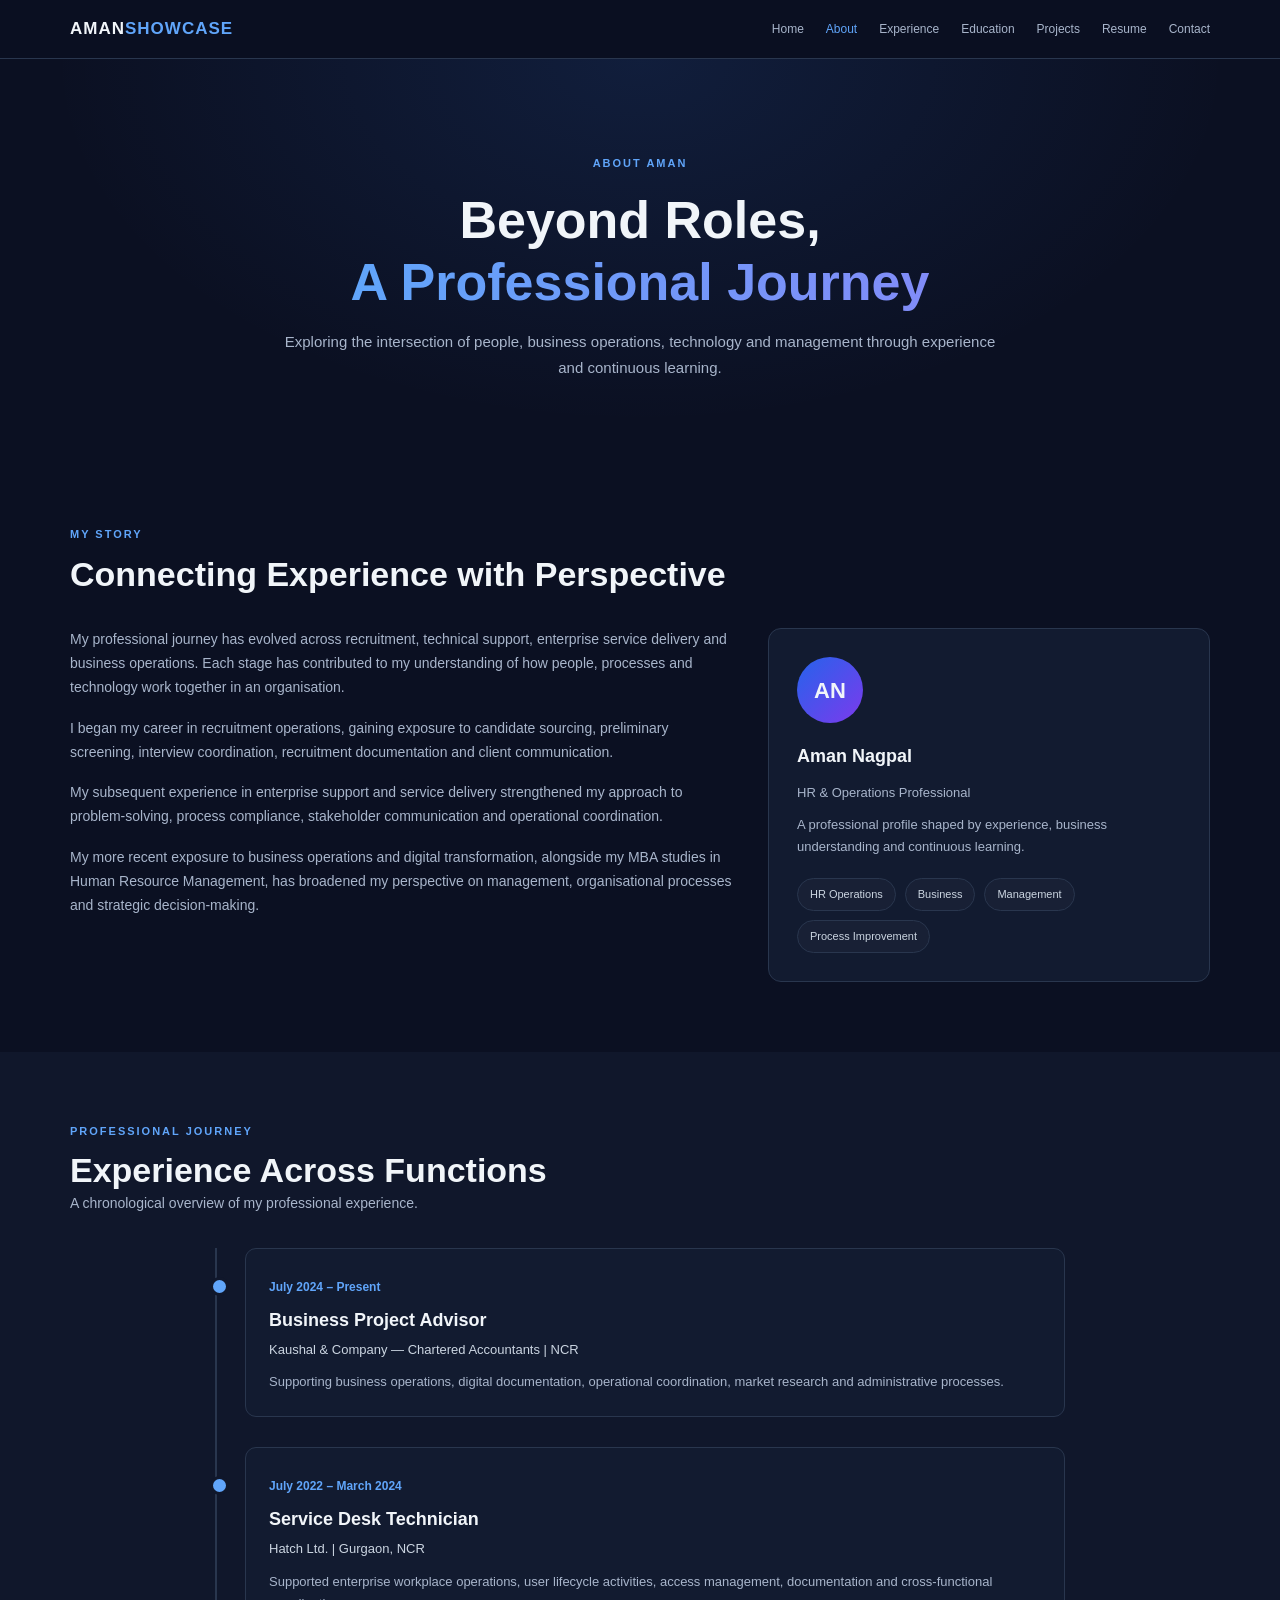
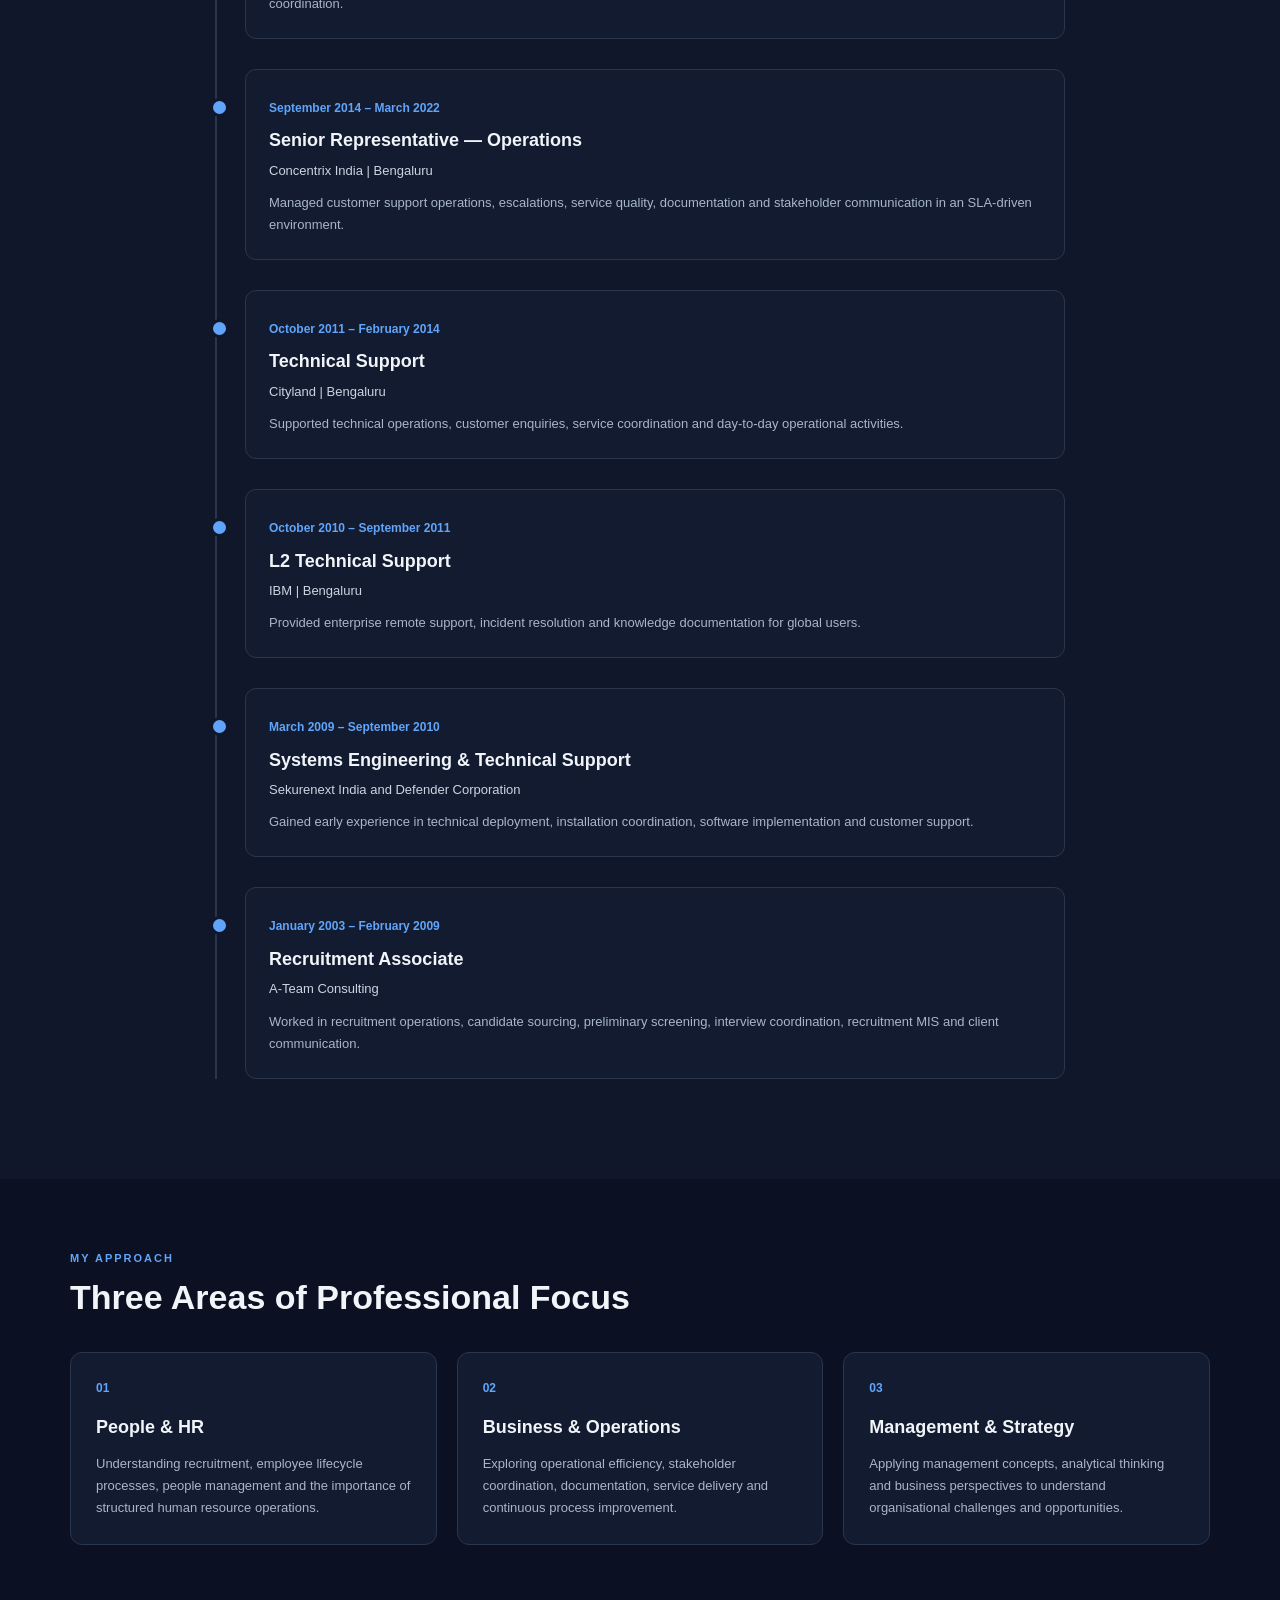
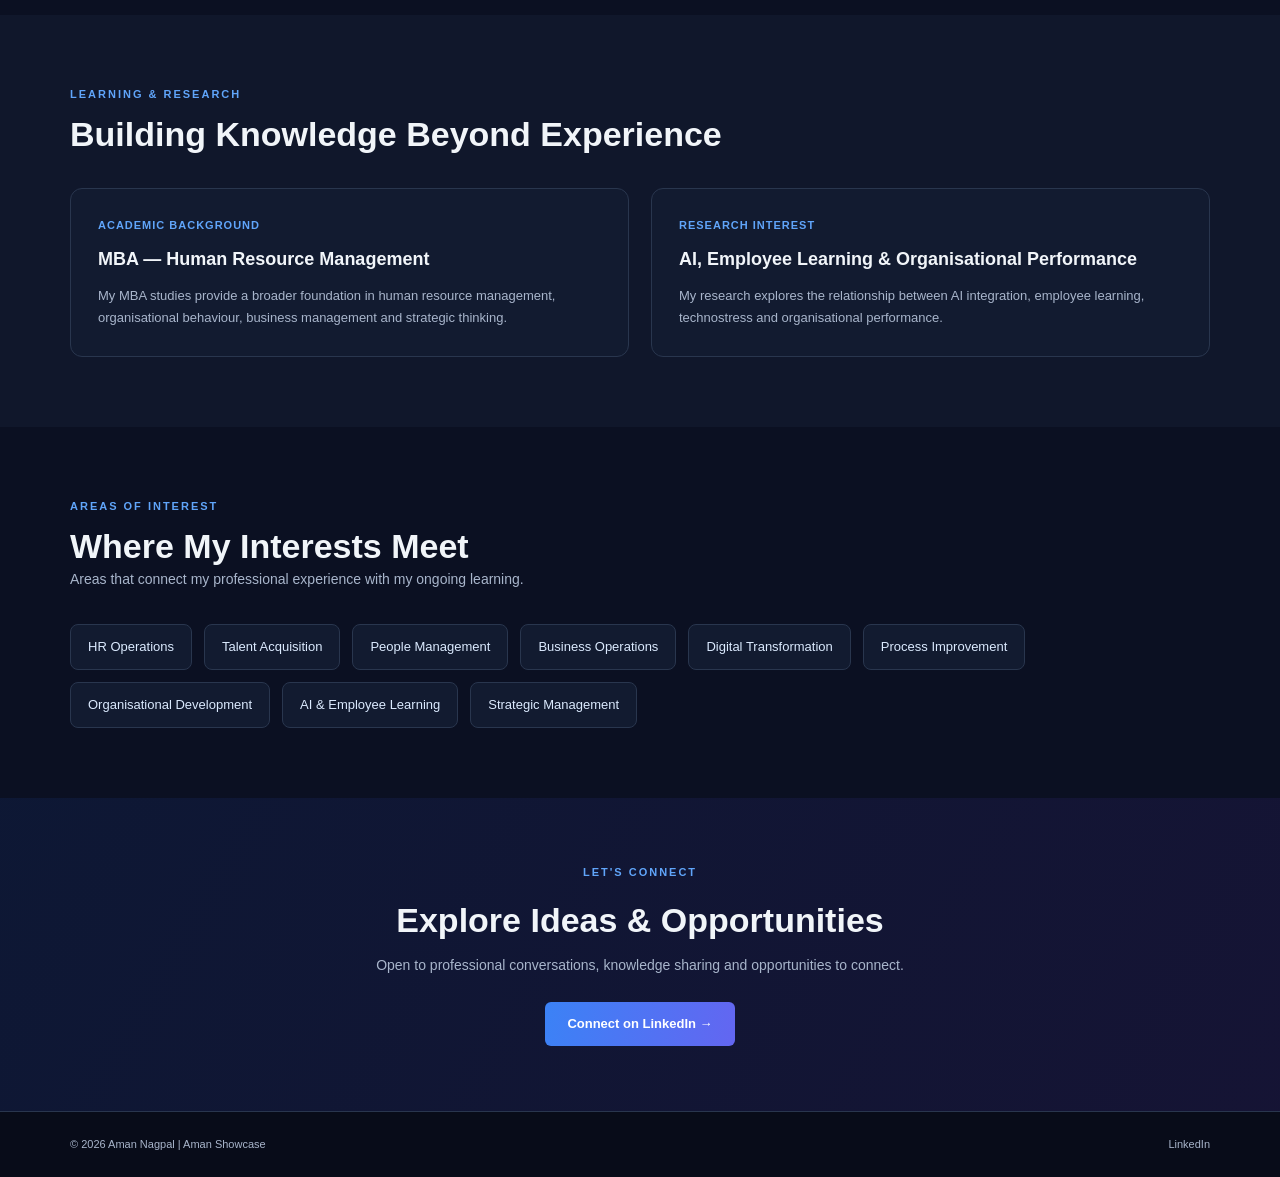
==== about.html @ 99ce88d4 "Add about.html for personal profile page This HTML file introduces a personal webpage for Aman Nagpa" ====
<!DOCTYPE html>
<html lang="en">
<head>
    <meta charset="UTF-8">
    <meta name="viewport" content="width=device-width, initial-scale=1.0">
    <meta name="description" content="Learn about Aman Nagpal, his professional journey across HR, business operations, service delivery, and management.">
    <meta name="author" content="Aman Nagpal">
    <title>About Me | Aman Nagpal — Aman Showcase</title>

    <style>
        :root {
            --bg: #0b1022;
            --section: #10172b;
            --card: #121b30;
            --text: #f1f5f9;
            --muted: #a8b5cb;
            --blue: #60a5fa;
            --purple: #818cf8;
            --border: #29364e;
        }

        * {
            margin: 0;
            padding: 0;
            box-sizing: border-box;
        }

        html {
            scroll-behavior: smooth;
        }

        body {
            font-family: Arial, Helvetica, sans-serif;
            background: var(--bg);
            color: var(--text);
            line-height: 1.7;
        }

        a {
            color: inherit;
            text-decoration: none;
        }

        .container {
            width: min(1140px, 90%);
            margin: auto;
        }

        /* NAVIGATION */

        header {
            position: sticky;
            top: 0;
            z-index: 100;
            background: rgba(11, 16, 34, 0.96);
            border-bottom: 1px solid var(--border);
        }

        .navbar {
            min-height: 58px;
            display: flex;
            justify-content: space-between;
            align-items: center;
            gap: 20px;
        }

        .logo {
            font-size: 17px;
            font-weight: 800;
            letter-spacing: 1px;
            white-space: nowrap;
        }

        .logo span {
            color: var(--blue);
        }

        .nav-links {
            display: flex;
            align-items: center;
            gap: 22px;
            font-size: 12px;
            color: var(--muted);
        }

        .nav-links a {
            transition: color 0.2s ease;
        }

        .nav-links a:hover,
        .nav-links a.active {
            color: var(--blue);
        }

        /* PAGE INTRODUCTION */

        .page-intro {
            padding: 95px 0 75px;
            text-align: center;
            background:
                radial-gradient(
                    ellipse at top,
                    rgba(59, 130, 246, 0.12),
                    transparent 65%
                );
        }

        .eyebrow {
            color: var(--blue);
            font-size: 11px;
            font-weight: 700;
            letter-spacing: 2px;
            text-transform: uppercase;
            margin-bottom: 16px;
        }

        h1 {
            font-size: clamp(34px, 5vw, 52px);
            line-height: 1.2;
            margin-bottom: 16px;
        }

        .gradient-text {
            background: linear-gradient(
                90deg,
                var(--blue),
                var(--purple)
            );
            -webkit-background-clip: text;
            background-clip: text;
            color: transparent;
        }

        .intro-text {
            max-width: 720px;
            margin: auto;
            color: var(--muted);
            font-size: 15px;
        }

        /* GENERAL SECTIONS */

        section {
            padding: 70px 0;
        }

        .section-heading {
            margin-bottom: 32px;
        }

        .section-heading .eyebrow {
            margin-bottom: 8px;
        }

        h2 {
            font-size: clamp(25px, 4vw, 34px);
            line-height: 1.3;
        }

        h3 {
            font-size: 18px;
            margin-bottom: 10px;
        }

        .section-text {
            color: var(--muted);
            font-size: 14px;
        }

        /* MY STORY */

        .story-grid {
            display: grid;
            grid-template-columns: 1.5fr 1fr;
            gap: 35px;
            align-items: start;
        }

        .story-content p {
            color: var(--muted);
            font-size: 14px;
            margin-bottom: 17px;
        }

        .story-card {
            padding: 28px;
            border: 1px solid var(--border);
            background: var(--card);
            border-radius: 13px;
        }

        .story-card .initials {
            width: 66px;
            height: 66px;
            border-radius: 50%;
            display: grid;
            place-items: center;
            margin-bottom: 18px;
            font-size: 22px;
            font-weight: 700;
            background: linear-gradient(
                135deg,
                #2563eb,
                #7c3aed
            );
        }

        .story-card p {
            color: var(--muted);
            font-size: 13px;
            margin-top: 10px;
        }

        .tag-list {
            display: flex;
            flex-wrap: wrap;
            gap: 9px;
            margin-top: 20px;
        }

        .tag {
            padding: 6px 12px;
            border: 1px solid var(--border);
            border-radius: 30px;
            color: #cbd5e1;
            font-size: 11px;
            background: rgba(255, 255, 255, 0.025);
        }

        /* PROFESSIONAL JOURNEY */

        .journey-section {
            background: var(--section);
        }

        .timeline {
            max-width: 850px;
            margin: auto;
            border-left: 2px solid var(--border);
            padding-left: 28px;
        }

        .timeline-item {
            position: relative;
            margin-bottom: 30px;
            padding: 23px;
            background: var(--card);
            border: 1px solid var(--border);
            border-radius: 11px;
        }

        .timeline-item::before {
            content: "";
            position: absolute;
            left: -36px;
            top: 28px;
            width: 13px;
            height: 13px;
            border-radius: 50%;
            background: var(--blue);
            border: 3px solid var(--section);
        }

        .timeline-date {
            display: inline-block;
            margin-bottom: 7px;
            color: var(--blue);
            font-size: 12px;
            font-weight: 700;
        }

        .timeline-item h3 {
            margin-bottom: 4px;
        }

        .timeline-company {
            color: #cbd5e1;
            font-size: 13px;
            margin-bottom: 10px;
        }

        .timeline-item p {
            color: var(--muted);
            font-size: 13px;
        }

        /* PROFESSIONAL APPROACH */

        .approach-grid {
            display: grid;
            grid-template-columns: repeat(3, 1fr);
            gap: 20px;
        }

        .approach-card {
            padding: 25px;
            border: 1px solid var(--border);
            background: var(--card);
            border-radius: 12px;
            transition: transform 0.2s ease,
                        border-color 0.2s ease;
        }

        .approach-card:hover {
            transform: translateY(-4px);
            border-color: var(--blue);
        }

        .approach-number {
            color: var(--blue);
            font-size: 12px;
            font-weight: 700;
            margin-bottom: 14px;
        }

        .approach-card p {
            color: var(--muted);
            font-size: 13px;
        }

        /* EDUCATION AND RESEARCH */

        .learning-section {
            background: var(--section);
        }

        .learning-grid {
            display: grid;
            grid-template-columns: 1fr 1fr;
            gap: 22px;
        }

        .learning-card {
            padding: 27px;
            background: var(--card);
            border: 1px solid var(--border);
            border-radius: 12px;
        }

        .learning-card p {
            color: var(--muted);
            font-size: 13px;
            margin-top: 9px;
        }

        .learning-label {
            color: var(--blue);
            font-size: 11px;
            font-weight: 700;
            letter-spacing: 1px;
            margin-bottom: 10px;
        }

        /* INTERESTS */

        .interests {
            display: flex;
            flex-wrap: wrap;
            gap: 12px;
            margin-top: 24px;
        }

        .interest {
            padding: 11px 17px;
            border: 1px solid var(--border);
            border-radius: 8px;
            background: var(--card);
            color: #dbeafe;
            font-size: 13px;
        }

        /* CONNECT */

        .connect {
            padding: 65px 0;
            text-align: center;
            background:
                linear-gradient(
                    120deg,
                    rgba(37, 99, 235, 0.09),
                    rgba(124, 58, 237, 0.09)
                );
        }

        .connect p {
            color: var(--muted);
            font-size: 14px;
            margin: 12px auto 24px;
        }

        .button {
            display: inline-block;
            padding: 11px 22px;
            border-radius: 6px;
            font-size: 13px;
            font-weight: 600;
            background: linear-gradient(
                100deg,
                #3b82f6,
                #6366f1
            );
            color: white;
            transition: opacity 0.2s ease;
        }

        .button:hover {
            opacity: 0.85;
        }

        /* FOOTER */

        footer {
            padding: 23px 0;
            border-top: 1px solid var(--border);
            background: #080c19;
            color: var(--muted);
            font-size: 11px;
        }

        .footer-content {
            display: flex;
            justify-content: space-between;
            align-items: center;
            gap: 15px;
        }

        .footer-content a:hover {
            color: var(--blue);
        }

        /* MOBILE RESPONSIVENESS */

        @media (max-width: 760px) {
            .navbar {
                flex-direction: column;
                padding: 13px 0;
            }

            .nav-links {
                gap: 14px;
                flex-wrap: wrap;
                justify-content: center;
            }

            .page-intro {
                padding: 65px 0 55px;
            }

            .story-grid,
            .learning-grid {
                grid-template-columns: 1fr;
            }

            .approach-grid {
                grid-template-columns: 1fr;
            }

            section {
                padding: 52px 0;
            }
        }

        @media (max-width: 420px) {
            .nav-links {
                gap: 10px;
                font-size: 11px;
            }

            .timeline {
                padding-left: 22px;
            }

            .timeline-item {
                padding: 17px;
            }

            .timeline-item::before {
                left: -30px;
            }

            .footer-content {
                flex-direction: column;
                text-align: center;
            }
        }
    </style>
</head>

<body>

    <!-- NAVIGATION -->

    <header>
        <div class="container navbar">
            <a href="index.html" class="logo">
                AMAN<span>SHOWCASE</span>
            </a>

            <nav class="nav-links" aria-label="Main navigation">
                <a href="index.html">Home</a>
                <a href="about.html" class="active">About</a>
                <a href="experience.html">Experience</a>
                <a href="education.html">Education</a>
                <a href="projects.html">Projects</a>
                <a href="resume.html">Resume</a>
                <a href="contact.html">Contact</a>
            </nav>
        </div>
    </header>

    <main>

        <!-- PAGE INTRODUCTION -->

        <section class="page-intro">
            <div class="container">
                <div class="eyebrow">ABOUT AMAN</div>

                <h1>
                    Beyond Roles,<br>
                    <span class="gradient-text">
                        A Professional Journey
                    </span>
                </h1>

                <p class="intro-text">
                    Exploring the intersection of people,
                    business operations, technology and
                    management through experience and
                    continuous learning.
                </p>
            </div>
        </section>

        <!-- MY STORY -->

        <section>
            <div class="container">
                <div class="section-heading">
                    <div class="eyebrow">MY STORY</div>
                    <h2>Connecting Experience with Perspective</h2>
                </div>

                <div class="story-grid">
                    <div class="story-content">

                        <p>
                            My professional journey has evolved
                            across recruitment, technical support,
                            enterprise service delivery and
                            business operations. Each stage has
                            contributed to my understanding of
                            how people, processes and technology
                            work together in an organisation.
                        </p>

                        <p>
                            I began my career in recruitment
                            operations, gaining exposure to
                            candidate sourcing, preliminary
                            screening, interview coordination,
                            recruitment documentation and
                            client communication.
                        </p>

                        <p>
                            My subsequent experience in
                            enterprise support and service
                            delivery strengthened my approach
                            to problem-solving, process
                            compliance, stakeholder communication
                            and operational coordination.
                        </p>

                        <p>
                            My more recent exposure to business
                            operations and digital transformation,
                            alongside my MBA studies in Human
                            Resource Management, has broadened
                            my perspective on management,
                            organisational processes and
                            strategic decision-making.
                        </p>

                    </div>

                    <aside class="story-card">
                        <div class="initials">AN</div>

                        <h3>Aman Nagpal</h3>

                        <p>
                            HR & Operations Professional
                        </p>

                        <p>
                            A professional profile shaped by
                            experience, business understanding
                            and continuous learning.
                        </p>

                        <div class="tag-list">
                            <span class="tag">HR Operations</span>
                            <span class="tag">Business</span>
                            <span class="tag">Management</span>
                            <span class="tag">Process Improvement</span>
                        </div>
                    </aside>
                </div>
            </div>
        </section>

        <!-- PROFESSIONAL JOURNEY -->

        <section class="journey-section">
            <div class="container">
                <div class="section-heading">
                    <div class="eyebrow">PROFESSIONAL JOURNEY</div>
                    <h2>Experience Across Functions</h2>
                    <p class="section-text">
                        A chronological overview of my
                        professional experience.
                    </p>
                </div>

                <div class="timeline">

                    <div class="timeline-item">
                        <span class="timeline-date">
                            July 2024 – Present
                        </span>
                        <h3>Business Project Advisor</h3>
                        <div class="timeline-company">
                            Kaushal & Company — Chartered Accountants
                            | NCR
                        </div>
                        <p>
                            Supporting business operations,
                            digital documentation, operational
                            coordination, market research and
                            administrative processes.
                        </p>
                    </div>

                    <div class="timeline-item">
                        <span class="timeline-date">
                            July 2022 – March 2024
                        </span>
                        <h3>Service Desk Technician</h3>
                        <div class="timeline-company">
                            Hatch Ltd. | Gurgaon, NCR
                        </div>
                        <p>
                            Supported enterprise workplace
                            operations, user lifecycle activities,
                            access management, documentation
                            and cross-functional coordination.
                        </p>
                    </div>

                    <div class="timeline-item">
                        <span class="timeline-date">
                            September 2014 – March 2022
                        </span>
                        <h3>Senior Representative — Operations</h3>
                        <div class="timeline-company">
                            Concentrix India | Bengaluru
                        </div>
                        <p>
                            Managed customer support operations,
                            escalations, service quality,
                            documentation and stakeholder
                            communication in an SLA-driven
                            environment.
                        </p>
                    </div>

                    <div class="timeline-item">
                        <span class="timeline-date">
                            October 2011 – February 2014
                        </span>
                        <h3>Technical Support</h3>
                        <div class="timeline-company">
                            Cityland | Bengaluru
                        </div>
                        <p>
                            Supported technical operations,
                            customer enquiries, service
                            coordination and day-to-day
                            operational activities.
                        </p>
                    </div>

                    <div class="timeline-item">
                        <span class="timeline-date">
                            October 2010 – September 2011
                        </span>
                        <h3>L2 Technical Support</h3>
                        <div class="timeline-company">
                            IBM | Bengaluru
                        </div>
                        <p>
                            Provided enterprise remote support,
                            incident resolution and knowledge
                            documentation for global users.
                        </p>
                    </div>

                    <div class="timeline-item">
                        <span class="timeline-date">
                            March 2009 – September 2010
                        </span>
                        <h3>Systems Engineering & Technical Support</h3>
                        <div class="timeline-company">
                            Sekurenext India and Defender Corporation
                        </div>
                        <p>
                            Gained early experience in technical
                            deployment, installation coordination,
                            software implementation and
                            customer support.
                        </p>
                    </div>

                    <div class="timeline-item">
                        <span class="timeline-date">
                            January 2003 – February 2009
                        </span>
                        <h3>Recruitment Associate</h3>
                        <div class="timeline-company">
                            A-Team Consulting
                        </div>
                        <p>
                            Worked in recruitment operations,
                            candidate sourcing, preliminary
                            screening, interview coordination,
                            recruitment MIS and client
                            communication.
                        </p>
                    </div>

                </div>
            </div>
        </section>

        <!-- PROFESSIONAL APPROACH -->

        <section>
            <div class="container">
                <div class="section-heading">
                    <div class="eyebrow">MY APPROACH</div>
                    <h2>Three Areas of Professional Focus</h2>
                </div>

                <div class="approach-grid">

                    <article class="approach-card">
                        <div class="approach-number">01</div>
                        <h3>People & HR</h3>
                        <p>
                            Understanding recruitment,
                            employee lifecycle processes,
                            people management and the
                            importance of structured
                            human resource operations.
                        </p>
                    </article>

                    <article class="approach-card">
                        <div class="approach-number">02</div>
                        <h3>Business & Operations</h3>
                        <p>
                            Exploring operational efficiency,
                            stakeholder coordination,
                            documentation, service delivery
                            and continuous process improvement.
                        </p>
                    </article>

                    <article class="approach-card">
                        <div class="approach-number">03</div>
                        <h3>Management & Strategy</h3>
                        <p>
                            Applying management concepts,
                            analytical thinking and business
                            perspectives to understand
                            organisational challenges
                            and opportunities.
                        </p>
                    </article>

                </div>
            </div>
        </section>

        <!-- EDUCATION AND RESEARCH -->

        <section class="learning-section">
            <div class="container">
                <div class="section-heading">
                    <div class="eyebrow">LEARNING & RESEARCH</div>
                    <h2>Building Knowledge Beyond Experience</h2>
                </div>

                <div class="learning-grid">

                    <article class="learning-card">
                        <div class="learning-label">
                            ACADEMIC BACKGROUND
                        </div>
                        <h3>MBA — Human Resource Management</h3>
                        <p>
                            My MBA studies provide a broader
                            foundation in human resource
                            management, organisational behaviour,
                            business management and strategic
                            thinking.
                        </p>
                    </article>

                    <article class="learning-card">
                        <div class="learning-label">
                            RESEARCH INTEREST
                        </div>
                        <h3>
                            AI, Employee Learning &
                            Organisational Performance
                        </h3>
                        <p>
                            My research explores the relationship
                            between AI integration, employee
                            learning, technostress and
                            organisational performance.
                        </p>
                    </article>

                </div>
            </div>
        </section>

        <!-- PROFESSIONAL INTERESTS -->

        <section>
            <div class="container">
                <div class="section-heading">
                    <div class="eyebrow">AREAS OF INTEREST</div>
                    <h2>Where My Interests Meet</h2>
                    <p class="section-text">
                        Areas that connect my professional
                        experience with my ongoing learning.
                    </p>
                </div>

                <div class="interests">
                    <span class="interest">HR Operations</span>
                    <span class="interest">Talent Acquisition</span>
                    <span class="interest">People Management</span>
                    <span class="interest">Business Operations</span>
                    <span class="interest">Digital Transformation</span>
                    <span class="interest">Process Improvement</span>
                    <span class="interest">Organisational Development</span>
                    <span class="interest">AI & Employee Learning</span>
                    <span class="interest">Strategic Management</span>
                </div>
            </div>
        </section>

        <!-- CONNECT -->

        <section class="connect">
            <div class="container">
                <div class="eyebrow">LET'S CONNECT</div>
                <h2>Explore Ideas & Opportunities</h2>
                <p>
                    Open to professional conversations,
                    knowledge sharing and opportunities
                    to connect.
                </p>

                <a
                    class="button"
                    href="https://www.linkedin.com/in/aman-nagpal10/"
                    target="_blank"
                    rel="noopener noreferrer"
                >
                    Connect on LinkedIn →
                </a>
            </div>
        </section>

    </main>

    <!-- FOOTER -->

    <footer>
        <div class="container footer-content">
            <span>
                © 2026 Aman Nagpal | Aman Showcase
            </span>
            <a
                href="https://www.linkedin.com/in/aman-nagpal10/"
                target="_blank"
                rel="noopener noreferrer"
            >
                LinkedIn
            </a>
        </div>
    </footer>

</body>
</html>
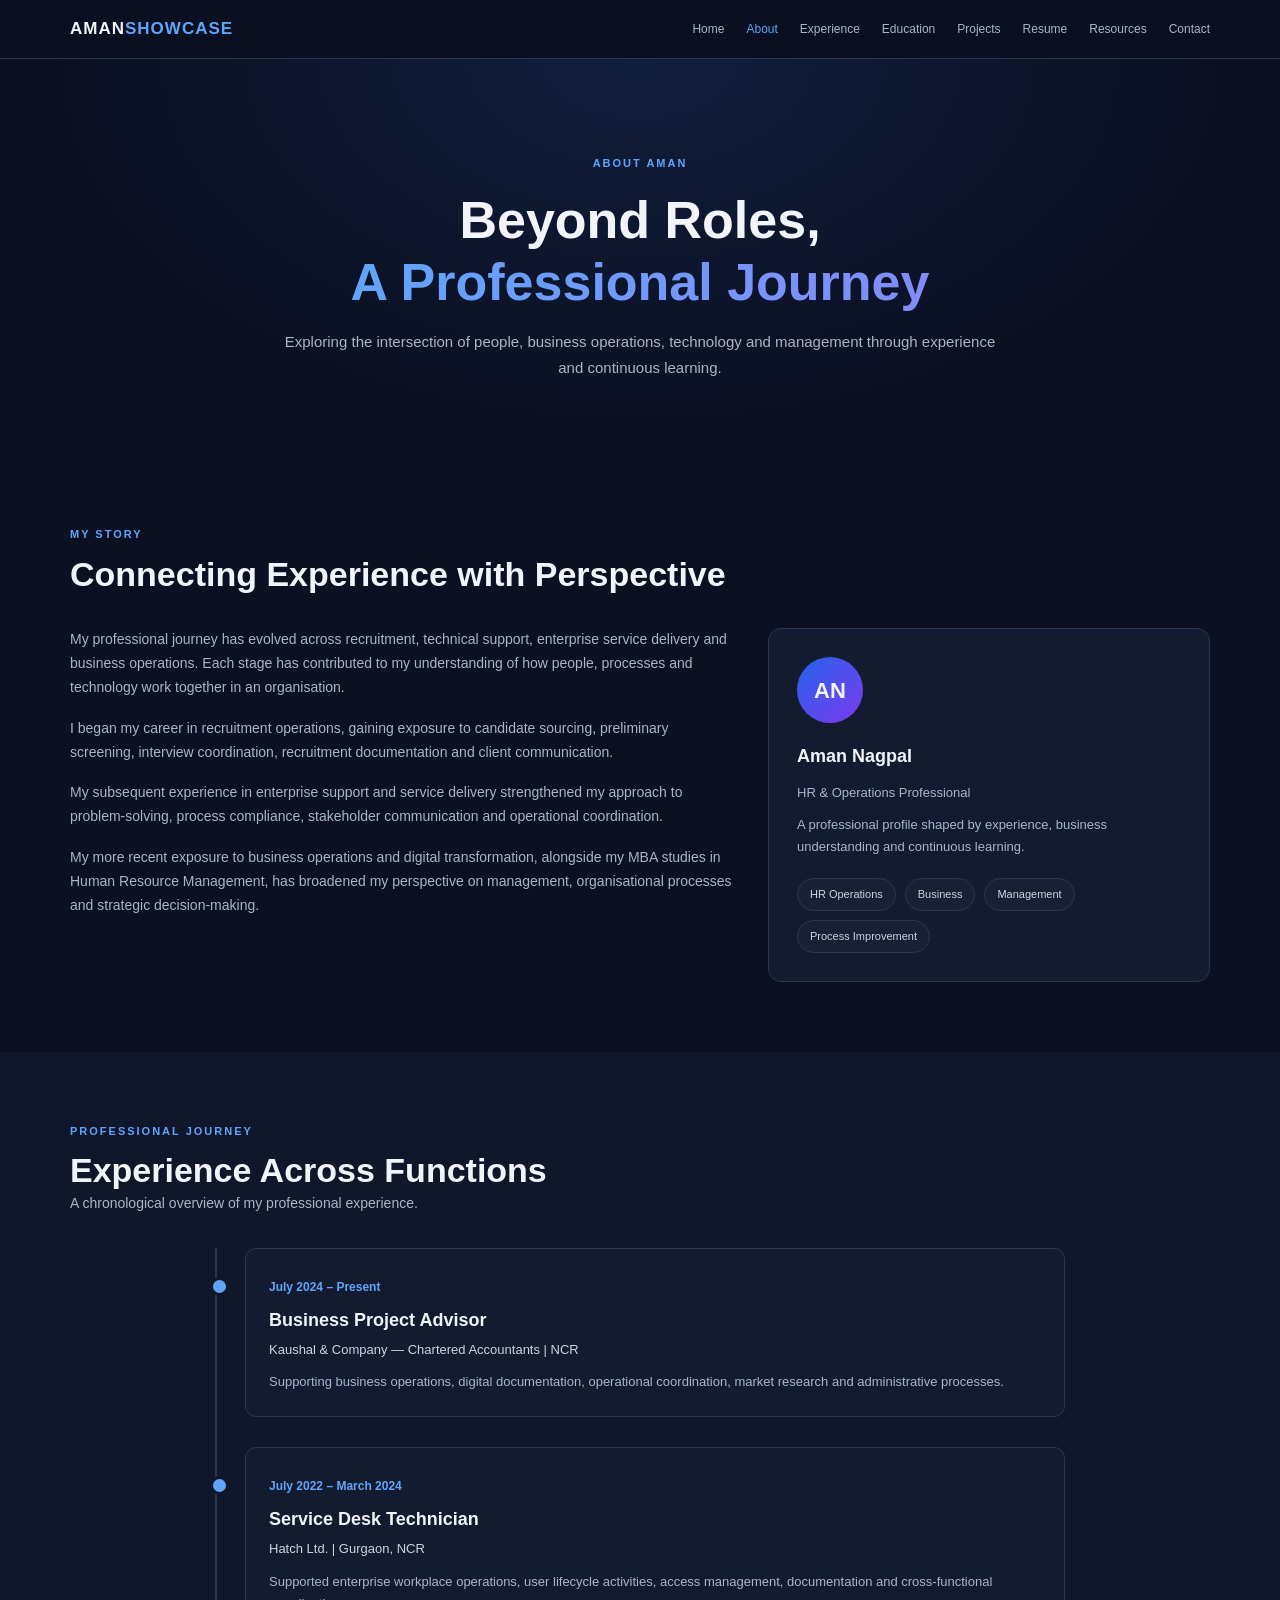
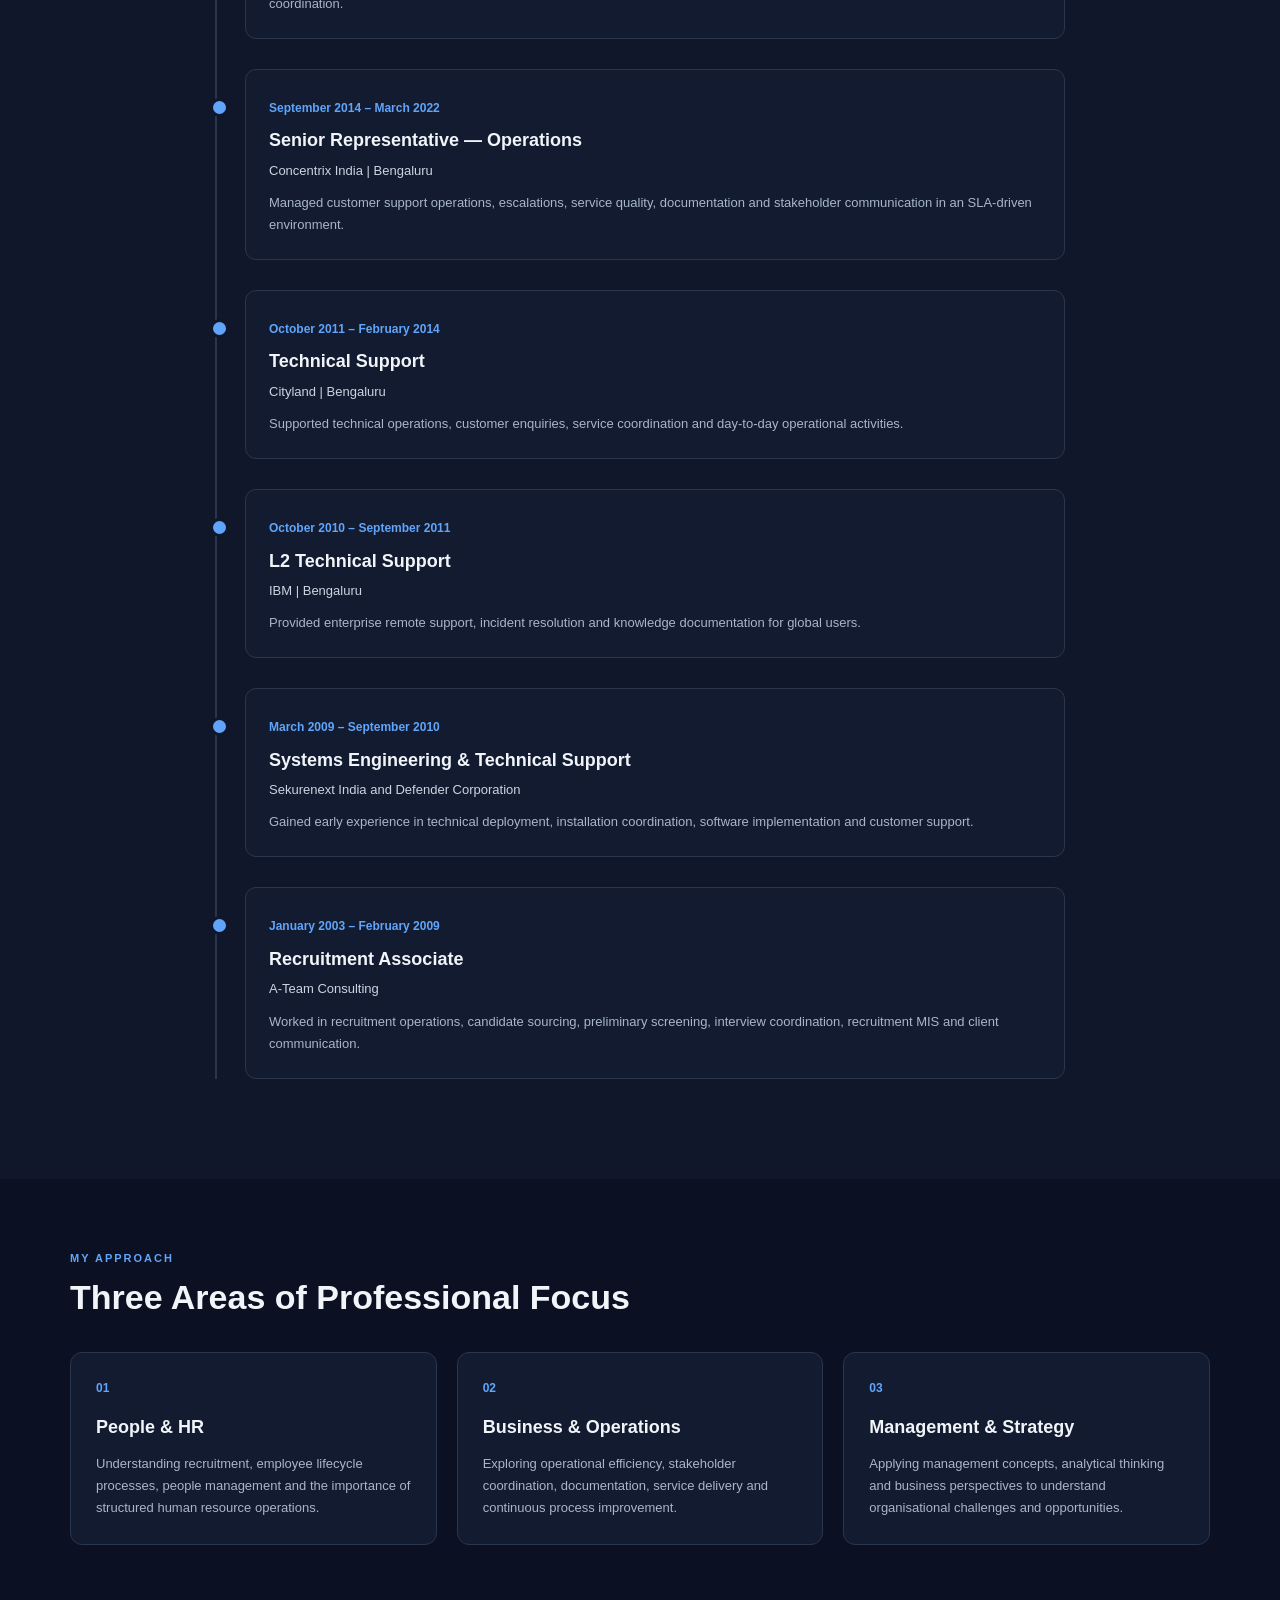
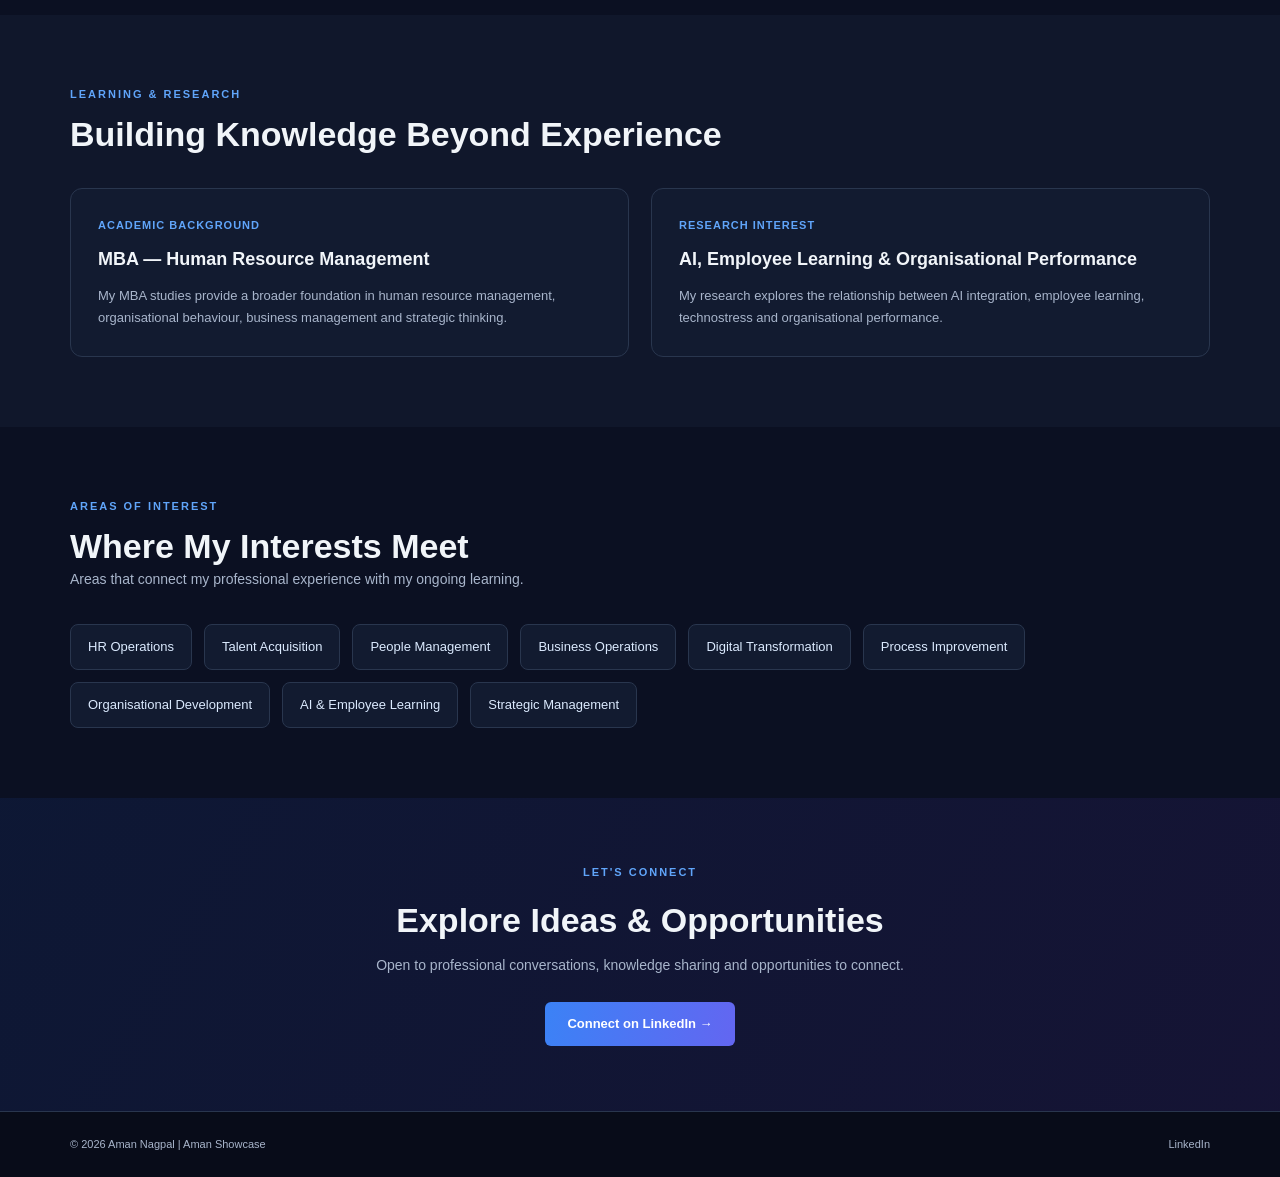
==== commit 77c94424: "Add 'Resources' link to navigation Add the Resources page link to the website's navigation menu." ====
--- a/about.html
+++ b/about.html
@@ -503,6 +503,7 @@
                 <a href="education.html">Education</a>
                 <a href="projects.html">Projects</a>
                 <a href="resume.html">Resume</a>
+                <a href="resources.html">Resources</a>
                 <a href="contact.html">Contact</a>
             </nav>
         </div>
